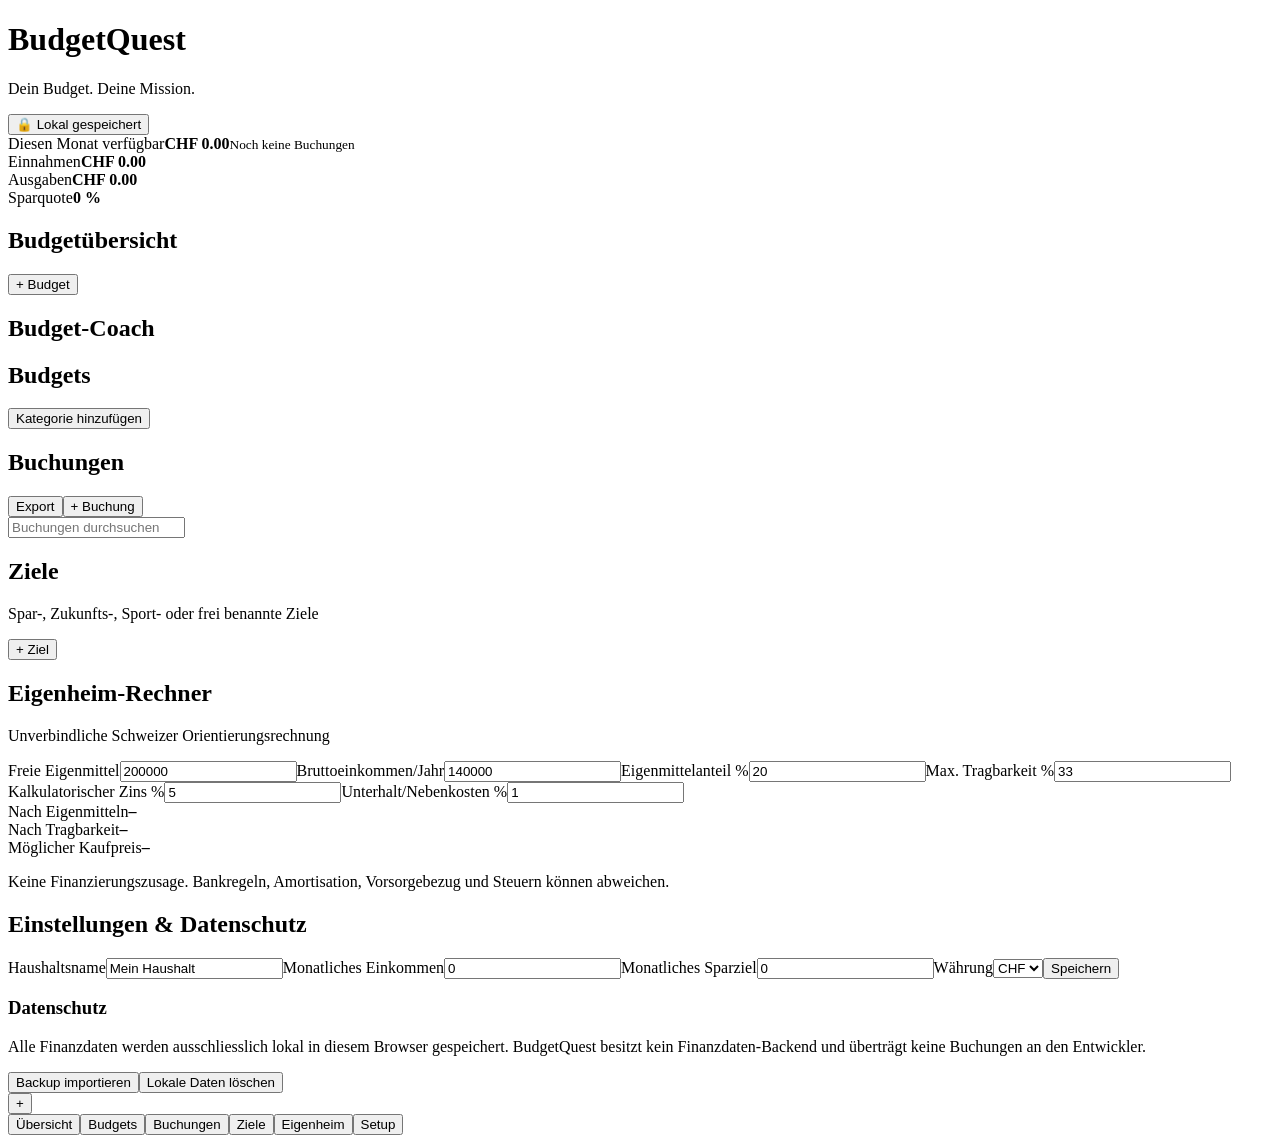
==== index.html @ 0997dfe5 "Add complete BudgetQuest commercial web app shell" ====
<!doctype html>
<html lang="de-CH">
<head>
  <meta charset="utf-8">
  <meta name="viewport" content="width=device-width,initial-scale=1,viewport-fit=cover">
  <meta name="theme-color" content="#0b1220">
  <meta name="apple-mobile-web-app-capable" content="yes">
  <title>BudgetQuest</title>
  <link rel="manifest" href="manifest.webmanifest">
  <link rel="stylesheet" href="style.css">
</head>
<body>
<header class="topbar"><div><h1>BudgetQuest</h1><p>Dein Budget. Deine Mission.</p></div><button id="privacyBtn" class="chip">🔒 Lokal gespeichert</button></header>
<main>
<section id="dashboard" class="screen active">
  <div class="hero"><span>Diesen Monat verfügbar</span><strong id="availableHero">CHF 0.00</strong><small id="monthSummary">Noch keine Buchungen</small></div>
  <div class="metrics"><article><span>Einnahmen</span><b id="incomeMetric">CHF 0.00</b></article><article><span>Ausgaben</span><b id="expenseMetric">CHF 0.00</b></article><article><span>Sparquote</span><b id="savingRate">0 %</b></article></div>
  <article class="card"><div class="head"><h2>Budgetübersicht</h2><button class="ghost" data-open="budgetDialog">+ Budget</button></div><div id="budgetOverview"></div></article>
  <article class="card"><h2>Budget-Coach</h2><div id="coach"></div></article>
</section>
<section id="budgets" class="screen"><div class="head"><h2>Budgets</h2><button class="primary" data-open="budgetDialog">Kategorie hinzufügen</button></div><div id="budgetCards" class="stack"></div></section>
<section id="transactions" class="screen"><div class="head"><h2>Buchungen</h2><div><button class="ghost" id="exportBtn">Export</button><button class="primary" data-open="transactionDialog">+ Buchung</button></div></div><label class="search"><input id="searchInput" placeholder="Buchungen durchsuchen"></label><div id="transactionList" class="stack"></div></section>
<section id="goals" class="screen"><div class="head"><div><h2>Ziele</h2><p>Spar-, Zukunfts-, Sport- oder frei benannte Ziele</p></div><button class="primary" data-open="goalDialog">+ Ziel</button></div><div id="goalCards" class="goal-grid"></div></section>
<section id="home" class="screen"><div class="head"><div><h2>Eigenheim-Rechner</h2><p>Unverbindliche Schweizer Orientierungsrechnung</p></div></div><article class="card form-grid"><label>Freie Eigenmittel<input id="homeEquity" type="number" value="200000"></label><label>Bruttoeinkommen/Jahr<input id="homeIncome" type="number" value="140000"></label><label>Eigenmittelanteil %<input id="homeShare" type="number" value="20"></label><label>Max. Tragbarkeit %<input id="homeAfford" type="number" value="33"></label><label>Kalkulatorischer Zins %<input id="homeInterest" type="number" step="0.1" value="5"></label><label>Unterhalt/Nebenkosten %<input id="homeMaintenance" type="number" step="0.1" value="1"></label></article><div class="metrics"><article><span>Nach Eigenmitteln</span><b id="equityLimit">–</b></article><article><span>Nach Tragbarkeit</span><b id="affordLimit">–</b></article><article><span>Möglicher Kaufpreis</span><b id="homeResult">–</b></article></div><p class="note">Keine Finanzierungszusage. Bankregeln, Amortisation, Vorsorgebezug und Steuern können abweichen.</p></section>
<section id="settings" class="screen"><h2>Einstellungen & Datenschutz</h2><article class="card form-grid"><label>Haushaltsname<input id="householdName" value="Mein Haushalt"></label><label>Monatliches Einkommen<input id="monthlyIncome" type="number" value="0"></label><label>Monatliches Sparziel<input id="monthlySaving" type="number" value="0"></label><label>Währung<select id="currency"><option>CHF</option></select></label><button id="saveSettings" class="primary">Speichern</button></article><article class="card"><h3>Datenschutz</h3><p>Alle Finanzdaten werden ausschliesslich lokal in diesem Browser gespeichert. BudgetQuest besitzt kein Finanzdaten-Backend und überträgt keine Buchungen an den Entwickler.</p><div class="actions"><button id="importBtn" class="ghost">Backup importieren</button><input id="importFile" type="file" accept="application/json" hidden><button id="resetBtn" class="danger">Lokale Daten löschen</button></div></article></section>
</main>
<button class="fab" data-open="transactionDialog">+</button>
<nav><button class="active" data-target="dashboard">Übersicht</button><button data-target="budgets">Budgets</button><button data-target="transactions">Buchungen</button><button data-target="goals">Ziele</button><button data-target="home">Eigenheim</button><button data-target="settings">Setup</button></nav>
<dialog id="transactionDialog"><form method="dialog" id="transactionForm"><h2>Buchung erfassen</h2><label>Typ<select id="txType"><option value="expense">Ausgabe</option><option value="income">Einnahme</option></select></label><label>Beschreibung<input id="txTitle" required></label><label>Betrag CHF<input id="txAmount" type="number" min="0.05" step="0.05" required></label><label>Datum<input id="txDate" type="date" required></label><label>Kategorie<select id="txCategory"></select></label><div class="actions"><button value="cancel" class="ghost">Abbrechen</button><button value="default" class="primary">Speichern</button></div></form></dialog>
<dialog id="budgetDialog"><form method="dialog" id="budgetForm"><h2>Budget hinzufügen</h2><label>Kategorie<input id="budgetName" required></label><label>Monatslimit CHF<input id="budgetLimit" type="number" min="1" step="0.05" required></label><div class="actions"><button value="cancel" class="ghost">Abbrechen</button><button value="default" class="primary">Speichern</button></div></form></dialog>
<dialog id="goalDialog"><form method="dialog" id="goalForm"><h2>Ziel erstellen</h2><label>Zielart<select id="goalType"><option value="home">Eigenheim</option><option value="saving">Sparziel</option><option value="future">Zukunftsziel</option><option value="sport">Sportziel</option><option value="other">Anderes Ziel</option></select></label><label>Name<input id="goalName" placeholder="z. B. Weltreise" required></label><label>Zielbetrag CHF<input id="goalTarget" type="number" min="1" required></label><label>Bereits gespart CHF<input id="goalSaved" type="number" min="0" value="0"></label><label>Zieldatum<input id="goalDate" type="date"></label><div class="actions"><button value="cancel" class="ghost">Abbrechen</button><button value="default" class="primary">Speichern</button></div></form></dialog>
<div id="toast"></div>
<script type="module" src="app.js"></script>
</body></html>
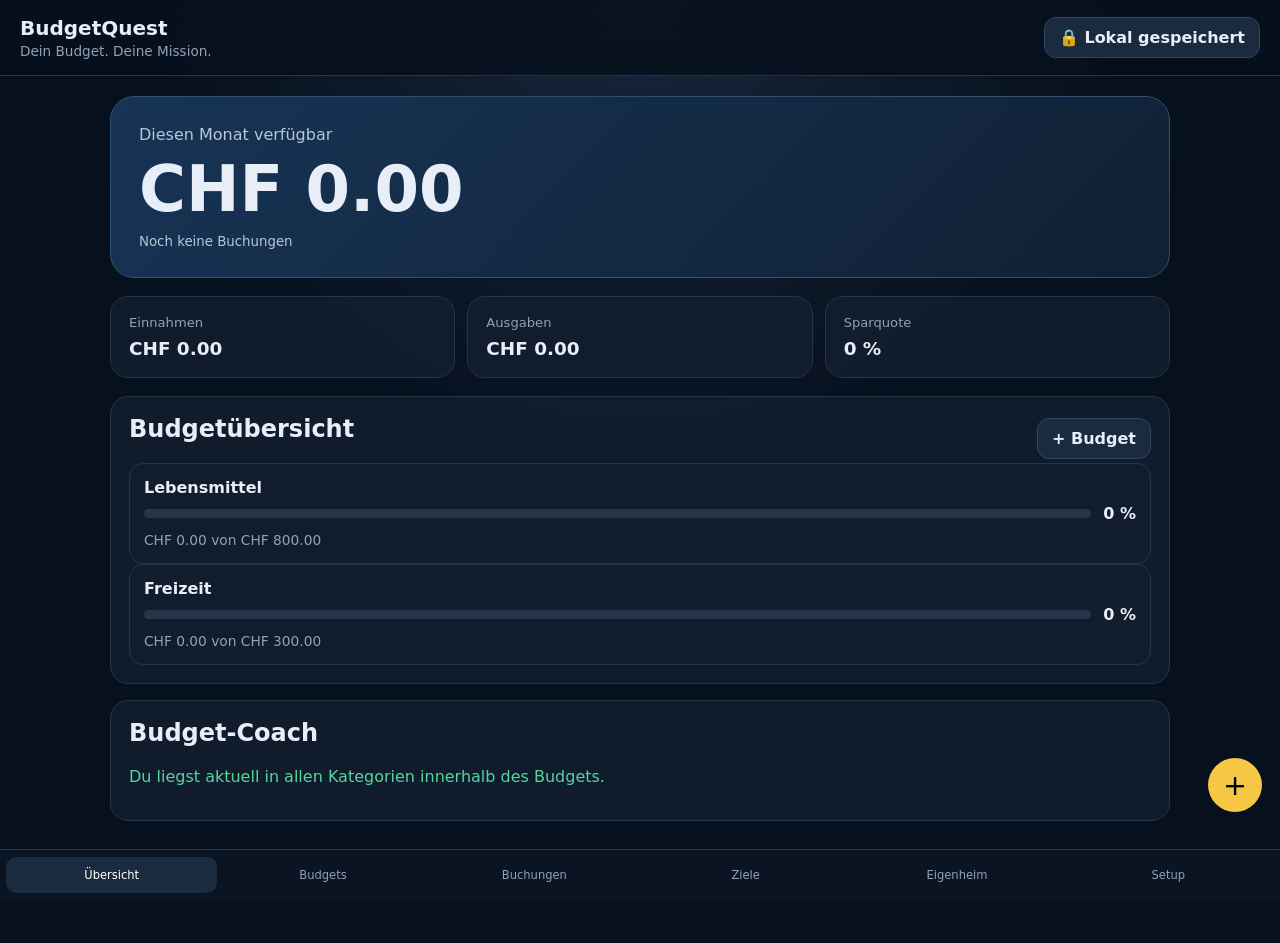
==== commit 59468295: "Fix dialog cancel buttons in root app" ====
--- a/index.html
+++ b/index.html
@@ -1,34 +1,16 @@
 <!doctype html>
 <html lang="de-CH">
-<head>
-  <meta charset="utf-8">
-  <meta name="viewport" content="width=device-width,initial-scale=1,viewport-fit=cover">
-  <meta name="theme-color" content="#0b1220">
-  <meta name="apple-mobile-web-app-capable" content="yes">
-  <title>BudgetQuest</title>
-  <link rel="manifest" href="manifest.webmanifest">
-  <link rel="stylesheet" href="style.css">
-</head>
+<head><meta charset="utf-8"><meta name="viewport" content="width=device-width,initial-scale=1,viewport-fit=cover"><meta name="theme-color" content="#0b1220"><meta name="apple-mobile-web-app-capable" content="yes"><title>BudgetQuest</title><link rel="manifest" href="manifest.webmanifest"><link rel="stylesheet" href="style.css"></head>
 <body>
 <header class="topbar"><div><h1>BudgetQuest</h1><p>Dein Budget. Deine Mission.</p></div><button id="privacyBtn" class="chip">🔒 Lokal gespeichert</button></header>
 <main>
-<section id="dashboard" class="screen active">
-  <div class="hero"><span>Diesen Monat verfügbar</span><strong id="availableHero">CHF 0.00</strong><small id="monthSummary">Noch keine Buchungen</small></div>
-  <div class="metrics"><article><span>Einnahmen</span><b id="incomeMetric">CHF 0.00</b></article><article><span>Ausgaben</span><b id="expenseMetric">CHF 0.00</b></article><article><span>Sparquote</span><b id="savingRate">0 %</b></article></div>
-  <article class="card"><div class="head"><h2>Budgetübersicht</h2><button class="ghost" data-open="budgetDialog">+ Budget</button></div><div id="budgetOverview"></div></article>
-  <article class="card"><h2>Budget-Coach</h2><div id="coach"></div></article>
-</section>
+<section id="dashboard" class="screen active"><div class="hero"><span>Diesen Monat verfügbar</span><strong id="availableHero">CHF 0.00</strong><small id="monthSummary">Noch keine Buchungen</small></div><div class="metrics"><article><span>Einnahmen</span><b id="incomeMetric">CHF 0.00</b></article><article><span>Ausgaben</span><b id="expenseMetric">CHF 0.00</b></article><article><span>Sparquote</span><b id="savingRate">0 %</b></article></div><article class="card"><div class="head"><h2>Budgetübersicht</h2><button class="ghost" data-open="budgetDialog">+ Budget</button></div><div id="budgetOverview"></div></article><article class="card"><h2>Budget-Coach</h2><div id="coach"></div></article></section>
 <section id="budgets" class="screen"><div class="head"><h2>Budgets</h2><button class="primary" data-open="budgetDialog">Kategorie hinzufügen</button></div><div id="budgetCards" class="stack"></div></section>
 <section id="transactions" class="screen"><div class="head"><h2>Buchungen</h2><div><button class="ghost" id="exportBtn">Export</button><button class="primary" data-open="transactionDialog">+ Buchung</button></div></div><label class="search"><input id="searchInput" placeholder="Buchungen durchsuchen"></label><div id="transactionList" class="stack"></div></section>
 <section id="goals" class="screen"><div class="head"><div><h2>Ziele</h2><p>Spar-, Zukunfts-, Sport- oder frei benannte Ziele</p></div><button class="primary" data-open="goalDialog">+ Ziel</button></div><div id="goalCards" class="goal-grid"></div></section>
 <section id="home" class="screen"><div class="head"><div><h2>Eigenheim-Rechner</h2><p>Unverbindliche Schweizer Orientierungsrechnung</p></div></div><article class="card form-grid"><label>Freie Eigenmittel<input id="homeEquity" type="number" value="200000"></label><label>Bruttoeinkommen/Jahr<input id="homeIncome" type="number" value="140000"></label><label>Eigenmittelanteil %<input id="homeShare" type="number" value="20"></label><label>Max. Tragbarkeit %<input id="homeAfford" type="number" value="33"></label><label>Kalkulatorischer Zins %<input id="homeInterest" type="number" step="0.1" value="5"></label><label>Unterhalt/Nebenkosten %<input id="homeMaintenance" type="number" step="0.1" value="1"></label></article><div class="metrics"><article><span>Nach Eigenmitteln</span><b id="equityLimit">–</b></article><article><span>Nach Tragbarkeit</span><b id="affordLimit">–</b></article><article><span>Möglicher Kaufpreis</span><b id="homeResult">–</b></article></div><p class="note">Keine Finanzierungszusage. Bankregeln, Amortisation, Vorsorgebezug und Steuern können abweichen.</p></section>
 <section id="settings" class="screen"><h2>Einstellungen & Datenschutz</h2><article class="card form-grid"><label>Haushaltsname<input id="householdName" value="Mein Haushalt"></label><label>Monatliches Einkommen<input id="monthlyIncome" type="number" value="0"></label><label>Monatliches Sparziel<input id="monthlySaving" type="number" value="0"></label><label>Währung<select id="currency"><option>CHF</option></select></label><button id="saveSettings" class="primary">Speichern</button></article><article class="card"><h3>Datenschutz</h3><p>Alle Finanzdaten werden ausschliesslich lokal in diesem Browser gespeichert. BudgetQuest besitzt kein Finanzdaten-Backend und überträgt keine Buchungen an den Entwickler.</p><div class="actions"><button id="importBtn" class="ghost">Backup importieren</button><input id="importFile" type="file" accept="application/json" hidden><button id="resetBtn" class="danger">Lokale Daten löschen</button></div></article></section>
-</main>
-<button class="fab" data-open="transactionDialog">+</button>
-<nav><button class="active" data-target="dashboard">Übersicht</button><button data-target="budgets">Budgets</button><button data-target="transactions">Buchungen</button><button data-target="goals">Ziele</button><button data-target="home">Eigenheim</button><button data-target="settings">Setup</button></nav>
-<dialog id="transactionDialog"><form method="dialog" id="transactionForm"><h2>Buchung erfassen</h2><label>Typ<select id="txType"><option value="expense">Ausgabe</option><option value="income">Einnahme</option></select></label><label>Beschreibung<input id="txTitle" required></label><label>Betrag CHF<input id="txAmount" type="number" min="0.05" step="0.05" required></label><label>Datum<input id="txDate" type="date" required></label><label>Kategorie<select id="txCategory"></select></label><div class="actions"><button value="cancel" class="ghost">Abbrechen</button><button value="default" class="primary">Speichern</button></div></form></dialog>
-<dialog id="budgetDialog"><form method="dialog" id="budgetForm"><h2>Budget hinzufügen</h2><label>Kategorie<input id="budgetName" required></label><label>Monatslimit CHF<input id="budgetLimit" type="number" min="1" step="0.05" required></label><div class="actions"><button value="cancel" class="ghost">Abbrechen</button><button value="default" class="primary">Speichern</button></div></form></dialog>
-<dialog id="goalDialog"><form method="dialog" id="goalForm"><h2>Ziel erstellen</h2><label>Zielart<select id="goalType"><option value="home">Eigenheim</option><option value="saving">Sparziel</option><option value="future">Zukunftsziel</option><option value="sport">Sportziel</option><option value="other">Anderes Ziel</option></select></label><label>Name<input id="goalName" placeholder="z. B. Weltreise" required></label><label>Zielbetrag CHF<input id="goalTarget" type="number" min="1" required></label><label>Bereits gespart CHF<input id="goalSaved" type="number" min="0" value="0"></label><label>Zieldatum<input id="goalDate" type="date"></label><div class="actions"><button value="cancel" class="ghost">Abbrechen</button><button value="default" class="primary">Speichern</button></div></form></dialog>
-<div id="toast"></div>
-<script type="module" src="app.js"></script>
-</body></html>+</main><button class="fab" data-open="transactionDialog">+</button><nav><button class="active" data-target="dashboard">Übersicht</button><button data-target="budgets">Budgets</button><button data-target="transactions">Buchungen</button><button data-target="goals">Ziele</button><button data-target="home">Eigenheim</button><button data-target="settings">Setup</button></nav>
+<dialog id="transactionDialog"><form method="dialog" id="transactionForm"><h2>Buchung erfassen</h2><label>Typ<select id="txType"><option value="expense">Ausgabe</option><option value="income">Einnahme</option></select></label><label>Beschreibung<input id="txTitle" required></label><label>Betrag CHF<input id="txAmount" type="number" min="0.05" step="0.05" required></label><label>Datum<input id="txDate" type="date" required></label><label>Kategorie<select id="txCategory"></select></label><div class="actions"><button type="button" class="ghost" onclick="transactionDialog.close()">Abbrechen</button><button value="default" class="primary">Speichern</button></div></form></dialog>
+<dialog id="budgetDialog"><form method="dialog" id="budgetForm"><h2>Budget hinzufügen</h2><label>Kategorie<input id="budgetName" required></label><label>Monatslimit CHF<input id="budgetLimit" type="number" min="1" step="0.05" required></label><div class="actions"><button type="button" class="ghost" onclick="budgetDialog.close()">Abbrechen</button><button value="default" class="primary">Speichern</button></div></form></dialog>
+<dialog id="goalDialog"><form method="dialog" id="goalForm"><h2>Ziel erstellen</h2><label>Zielart<select id="goalType"><option value="home">Eigenheim</option><option value="saving">Sparziel</option><option value="future">Zukunftsziel</option><option value="sport">Sportziel</option><option value="other">Anderes Ziel</option></select></label><label>Name<input id="goalName" placeholder="z. B. Weltreise" required></label><label>Zielbetrag CHF<input id="goalTarget" type="number" min="1" required></label><label>Bereits gespart CHF<input id="goalSaved" type="number" min="0" value="0"></label><label>Zieldatum<input id="goalDate" type="date"></label><div class="actions"><button type="button" class="ghost" onclick="goalDialog.close()">Abbrechen</button><button value="default" class="primary">Speichern</button></div></form></dialog><div id="toast"></div><script type="module" src="app.js?v=2"></script></body></html>
--- a/style.css
+++ b/style.css
@@ -0,0 +1 @@
+:root{font-family:Inter,ui-sans-serif,system-ui,-apple-system,sans-serif;color:#e8eef8;background:#07101d;--card:#111d2d;--line:#24344a;--accent:#f6c744;--muted:#91a1b8;--good:#55d69e;--bad:#ff7b7b}*{box-sizing:border-box}body{margin:0;min-height:100vh;background:radial-gradient(circle at top,#16263b 0,#07101d 42%);padding-bottom:86px}.topbar{position:sticky;top:0;z-index:4;display:flex;justify-content:space-between;align-items:center;padding:16px 20px;background:rgba(7,16,29,.88);backdrop-filter:blur(14px);border-bottom:1px solid var(--line)}h1,h2,h3,p{margin-top:0}.topbar h1{margin:0;font-size:1.25rem}.topbar p,.head p{margin:3px 0 0;color:var(--muted);font-size:.85rem}main{max-width:1100px;margin:auto;padding:20px}.screen{display:none}.screen.active{display:block}.hero{padding:28px;border-radius:24px;background:linear-gradient(135deg,#173456,#102033);border:1px solid #315071;margin-bottom:18px}.hero span,.hero small{display:block;color:#b8c6d9}.hero strong{display:block;font-size:clamp(2rem,8vw,4rem);margin:8px 0}.metrics{display:grid;grid-template-columns:repeat(3,1fr);gap:12px;margin:18px 0}.metrics article,.card{background:rgba(17,29,45,.94);border:1px solid var(--line);border-radius:18px;padding:18px}.metrics span{display:block;color:var(--muted);font-size:.82rem}.metrics b{display:block;margin-top:8px;font-size:1.15rem}.card{margin-bottom:16px}.head,.actions{display:flex;justify-content:space-between;align-items:center;gap:10px}.stack{display:grid;gap:12px}.goal-grid{display:grid;grid-template-columns:repeat(auto-fit,minmax(250px,1fr));gap:14px}.goal-card{background:var(--card);border:1px solid var(--line);border-radius:18px;padding:18px}.progress{height:9px;border-radius:99px;background:#26364a;overflow:hidden;margin:12px 0}.progress span{display:block;height:100%;background:linear-gradient(90deg,#f6c744,#55d69e)}button,input,select{font:inherit}button{cursor:pointer}.primary,.ghost,.danger,.chip{border:0;border-radius:12px;padding:10px 14px;font-weight:700}.primary{background:var(--accent);color:#1d1b12}.ghost,.chip{background:#1a2a3f;color:#e8eef8;border:1px solid #32465f}.danger{background:#5a2026;color:#ffd9dd}.form-grid{display:grid;grid-template-columns:repeat(2,1fr);gap:14px}label{display:grid;gap:7px;color:#bdc9d9;font-size:.88rem}input,select{width:100%;background:#0a1524;color:#fff;border:1px solid #32465f;border-radius:11px;padding:12px}.search{margin:14px 0}.budget-row,.tx-row{display:grid;grid-template-columns:1fr auto;gap:12px;align-items:center;padding:14px;background:var(--card);border:1px solid var(--line);border-radius:14px}.muted,.note{color:var(--muted);font-size:.86rem}.positive{color:var(--good)}.negative{color:var(--bad)}nav{position:fixed;bottom:0;left:0;right:0;z-index:5;display:grid;grid-template-columns:repeat(6,1fr);background:#0a1422;border-top:1px solid var(--line);padding:7px max(6px,env(safe-area-inset-right)) calc(7px + env(safe-area-inset-bottom)) max(6px,env(safe-area-inset-left))}nav button{border:0;background:transparent;color:#91a1b8;padding:11px 2px;font-size:.72rem;border-radius:10px}nav button.active{background:#1a2a3f;color:#fff}.fab{position:fixed;right:18px;bottom:88px;width:54px;height:54px;border:0;border-radius:50%;font-size:1.8rem;background:var(--accent);z-index:5}dialog{width:min(92vw,470px);border:1px solid var(--line);border-radius:20px;background:#111d2d;color:#fff;padding:22px}dialog::backdrop{background:rgba(0,0,0,.65)}dialog form{display:grid;gap:14px}#toast{position:fixed;left:50%;bottom:98px;transform:translateX(-50%) translateY(30px);opacity:0;background:#fff;color:#111;padding:10px 16px;border-radius:12px;transition:.2s;z-index:8}#toast.show{opacity:1;transform:translateX(-50%) translateY(0)}@media(max-width:700px){main{padding:14px}.metrics{grid-template-columns:1fr}.form-grid{grid-template-columns:1fr}.topbar{padding:13px}.chip{font-size:.72rem;padding:8px}.head{align-items:flex-start}.head>div:last-child{display:flex}.hero{padding:22px}.fab{bottom:82px}}
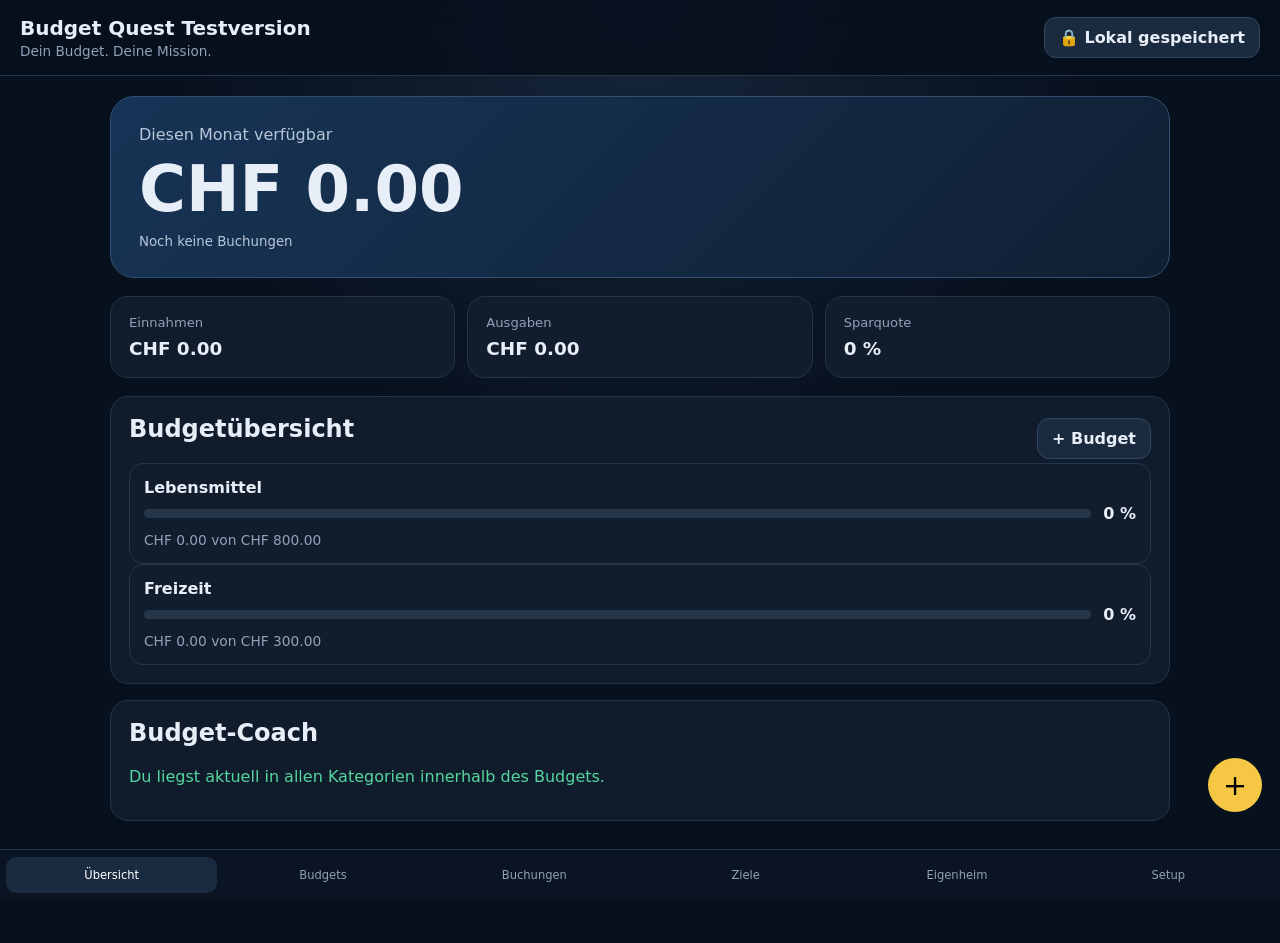
==== commit 189fde98: "Rename app to Budget Quest Testversion" ====
--- a/index.html
+++ b/index.html
@@ -1,16 +1,16 @@
 <!doctype html>
 <html lang="de-CH">
-<head><meta charset="utf-8"><meta name="viewport" content="width=device-width,initial-scale=1,viewport-fit=cover"><meta name="theme-color" content="#0b1220"><meta name="apple-mobile-web-app-capable" content="yes"><title>BudgetQuest</title><link rel="manifest" href="manifest.webmanifest"><link rel="stylesheet" href="style.css"></head>
+<head><meta charset="utf-8"><meta name="viewport" content="width=device-width,initial-scale=1,viewport-fit=cover"><meta name="theme-color" content="#0b1220"><meta name="apple-mobile-web-app-capable" content="yes"><title>Budget Quest Testversion</title><link rel="manifest" href="manifest.webmanifest"><link rel="stylesheet" href="style.css?v=4"></head>
 <body>
-<header class="topbar"><div><h1>BudgetQuest</h1><p>Dein Budget. Deine Mission.</p></div><button id="privacyBtn" class="chip">🔒 Lokal gespeichert</button></header>
+<header class="topbar"><div><h1>Budget Quest Testversion</h1><p>Dein Budget. Deine Mission.</p></div><button id="privacyBtn" class="chip">🔒 Lokal gespeichert</button></header>
 <main>
 <section id="dashboard" class="screen active"><div class="hero"><span>Diesen Monat verfügbar</span><strong id="availableHero">CHF 0.00</strong><small id="monthSummary">Noch keine Buchungen</small></div><div class="metrics"><article><span>Einnahmen</span><b id="incomeMetric">CHF 0.00</b></article><article><span>Ausgaben</span><b id="expenseMetric">CHF 0.00</b></article><article><span>Sparquote</span><b id="savingRate">0 %</b></article></div><article class="card"><div class="head"><h2>Budgetübersicht</h2><button class="ghost" data-open="budgetDialog">+ Budget</button></div><div id="budgetOverview"></div></article><article class="card"><h2>Budget-Coach</h2><div id="coach"></div></article></section>
 <section id="budgets" class="screen"><div class="head"><h2>Budgets</h2><button class="primary" data-open="budgetDialog">Kategorie hinzufügen</button></div><div id="budgetCards" class="stack"></div></section>
 <section id="transactions" class="screen"><div class="head"><h2>Buchungen</h2><div><button class="ghost" id="exportBtn">Export</button><button class="primary" data-open="transactionDialog">+ Buchung</button></div></div><label class="search"><input id="searchInput" placeholder="Buchungen durchsuchen"></label><div id="transactionList" class="stack"></div></section>
 <section id="goals" class="screen"><div class="head"><div><h2>Ziele</h2><p>Spar-, Zukunfts-, Sport- oder frei benannte Ziele</p></div><button class="primary" data-open="goalDialog">+ Ziel</button></div><div id="goalCards" class="goal-grid"></div></section>
 <section id="home" class="screen"><div class="head"><div><h2>Eigenheim-Rechner</h2><p>Unverbindliche Schweizer Orientierungsrechnung</p></div></div><article class="card form-grid"><label>Freie Eigenmittel<input id="homeEquity" type="number" value="200000"></label><label>Bruttoeinkommen/Jahr<input id="homeIncome" type="number" value="140000"></label><label>Eigenmittelanteil %<input id="homeShare" type="number" value="20"></label><label>Max. Tragbarkeit %<input id="homeAfford" type="number" value="33"></label><label>Kalkulatorischer Zins %<input id="homeInterest" type="number" step="0.1" value="5"></label><label>Unterhalt/Nebenkosten %<input id="homeMaintenance" type="number" step="0.1" value="1"></label></article><div class="metrics"><article><span>Nach Eigenmitteln</span><b id="equityLimit">–</b></article><article><span>Nach Tragbarkeit</span><b id="affordLimit">–</b></article><article><span>Möglicher Kaufpreis</span><b id="homeResult">–</b></article></div><p class="note">Keine Finanzierungszusage. Bankregeln, Amortisation, Vorsorgebezug und Steuern können abweichen.</p></section>
-<section id="settings" class="screen"><h2>Einstellungen & Datenschutz</h2><article class="card form-grid"><label>Haushaltsname<input id="householdName" value="Mein Haushalt"></label><label>Monatliches Einkommen<input id="monthlyIncome" type="number" value="0"></label><label>Monatliches Sparziel<input id="monthlySaving" type="number" value="0"></label><label>Währung<select id="currency"><option>CHF</option></select></label><button id="saveSettings" class="primary">Speichern</button></article><article class="card"><h3>Datenschutz</h3><p>Alle Finanzdaten werden ausschliesslich lokal in diesem Browser gespeichert. BudgetQuest besitzt kein Finanzdaten-Backend und überträgt keine Buchungen an den Entwickler.</p><div class="actions"><button id="importBtn" class="ghost">Backup importieren</button><input id="importFile" type="file" accept="application/json" hidden><button id="resetBtn" class="danger">Lokale Daten löschen</button></div></article></section>
+<section id="settings" class="screen"><h2>Einstellungen & Datenschutz</h2><article class="card form-grid"><label>Haushaltsname<input id="householdName" value="Mein Haushalt"></label><label>Monatliches Einkommen<input id="monthlyIncome" type="number" value="0"></label><label>Monatliches Sparziel<input id="monthlySaving" type="number" value="0"></label><label>Währung<select id="currency"><option>CHF</option></select></label><button id="saveSettings" class="primary">Speichern</button></article><article class="card"><h3>Datenschutz</h3><p>Alle Finanzdaten werden ausschliesslich lokal in diesem Browser gespeichert. Budget Quest Testversion besitzt kein Finanzdaten-Backend und überträgt keine Buchungen an den Entwickler.</p><div class="actions"><button id="importBtn" class="ghost">Backup importieren</button><input id="importFile" type="file" accept="application/json" hidden><button id="resetBtn" class="danger">Lokale Daten löschen</button></div></article></section>
 </main><button class="fab" data-open="transactionDialog">+</button><nav><button class="active" data-target="dashboard">Übersicht</button><button data-target="budgets">Budgets</button><button data-target="transactions">Buchungen</button><button data-target="goals">Ziele</button><button data-target="home">Eigenheim</button><button data-target="settings">Setup</button></nav>
-<dialog id="transactionDialog"><form method="dialog" id="transactionForm"><h2>Buchung erfassen</h2><label>Typ<select id="txType"><option value="expense">Ausgabe</option><option value="income">Einnahme</option></select></label><label>Beschreibung<input id="txTitle" required></label><label>Betrag CHF<input id="txAmount" type="number" min="0.05" step="0.05" required></label><label>Datum<input id="txDate" type="date" required></label><label>Kategorie<select id="txCategory"></select></label><div class="actions"><button type="button" class="ghost" onclick="transactionDialog.close()">Abbrechen</button><button value="default" class="primary">Speichern</button></div></form></dialog>
-<dialog id="budgetDialog"><form method="dialog" id="budgetForm"><h2>Budget hinzufügen</h2><label>Kategorie<input id="budgetName" required></label><label>Monatslimit CHF<input id="budgetLimit" type="number" min="1" step="0.05" required></label><div class="actions"><button type="button" class="ghost" onclick="budgetDialog.close()">Abbrechen</button><button value="default" class="primary">Speichern</button></div></form></dialog>
-<dialog id="goalDialog"><form method="dialog" id="goalForm"><h2>Ziel erstellen</h2><label>Zielart<select id="goalType"><option value="home">Eigenheim</option><option value="saving">Sparziel</option><option value="future">Zukunftsziel</option><option value="sport">Sportziel</option><option value="other">Anderes Ziel</option></select></label><label>Name<input id="goalName" placeholder="z. B. Weltreise" required></label><label>Zielbetrag CHF<input id="goalTarget" type="number" min="1" required></label><label>Bereits gespart CHF<input id="goalSaved" type="number" min="0" value="0"></label><label>Zieldatum<input id="goalDate" type="date"></label><div class="actions"><button type="button" class="ghost" onclick="goalDialog.close()">Abbrechen</button><button value="default" class="primary">Speichern</button></div></form></dialog><div id="toast"></div><script type="module" src="app.js?v=2"></script></body></html>+<dialog id="transactionDialog"><form method="dialog" id="transactionForm"><h2>Buchung erfassen</h2><label>Typ<select id="txType"><option value="expense">Ausgabe</option><option value="income">Einnahme</option></select></label><label>Beschreibung<input id="txTitle" required></label><label>Betrag CHF<input id="txAmount" type="number" min="0.05" step="0.05" required></label><label>Datum<input id="txDate" type="date" required></label><label>Kategorie<select id="txCategory"></select></label><div class="actions"><button type="button" class="ghost" onclick="document.getElementById('transactionDialog').close()">Abbrechen</button><button value="default" class="primary">Speichern</button></div></form></dialog>
+<dialog id="budgetDialog"><form method="dialog" id="budgetForm"><h2>Budget hinzufügen</h2><label>Kategorie<input id="budgetName" required></label><label>Monatslimit CHF<input id="budgetLimit" type="number" min="1" step="0.05" required></label><div class="actions"><button type="button" class="ghost" onclick="document.getElementById('budgetDialog').close()">Abbrechen</button><button value="default" class="primary">Speichern</button></div></form></dialog>
+<dialog id="goalDialog"><form method="dialog" id="goalForm"><h2>Ziel erstellen</h2><label>Zielart<select id="goalType"><option value="home">Eigenheim</option><option value="saving">Sparziel</option><option value="future">Zukunftsziel</option><option value="sport">Sportziel</option><option value="other">Anderes Ziel</option></select></label><label>Name<input id="goalName" placeholder="z. B. Weltreise" required></label><label>Zielbetrag CHF<input id="goalTarget" type="number" min="1" required></label><label>Bereits gespart CHF<input id="goalSaved" type="number" min="0" value="0"></label><label>Zieldatum<input id="goalDate" type="date"></label><div class="actions"><button type="button" class="ghost" onclick="document.getElementById('goalDialog').close()">Abbrechen</button><button value="default" class="primary">Speichern</button></div></form></dialog><div id="toast"></div><script type="module" src="app.js?v=4"></script></body></html>
